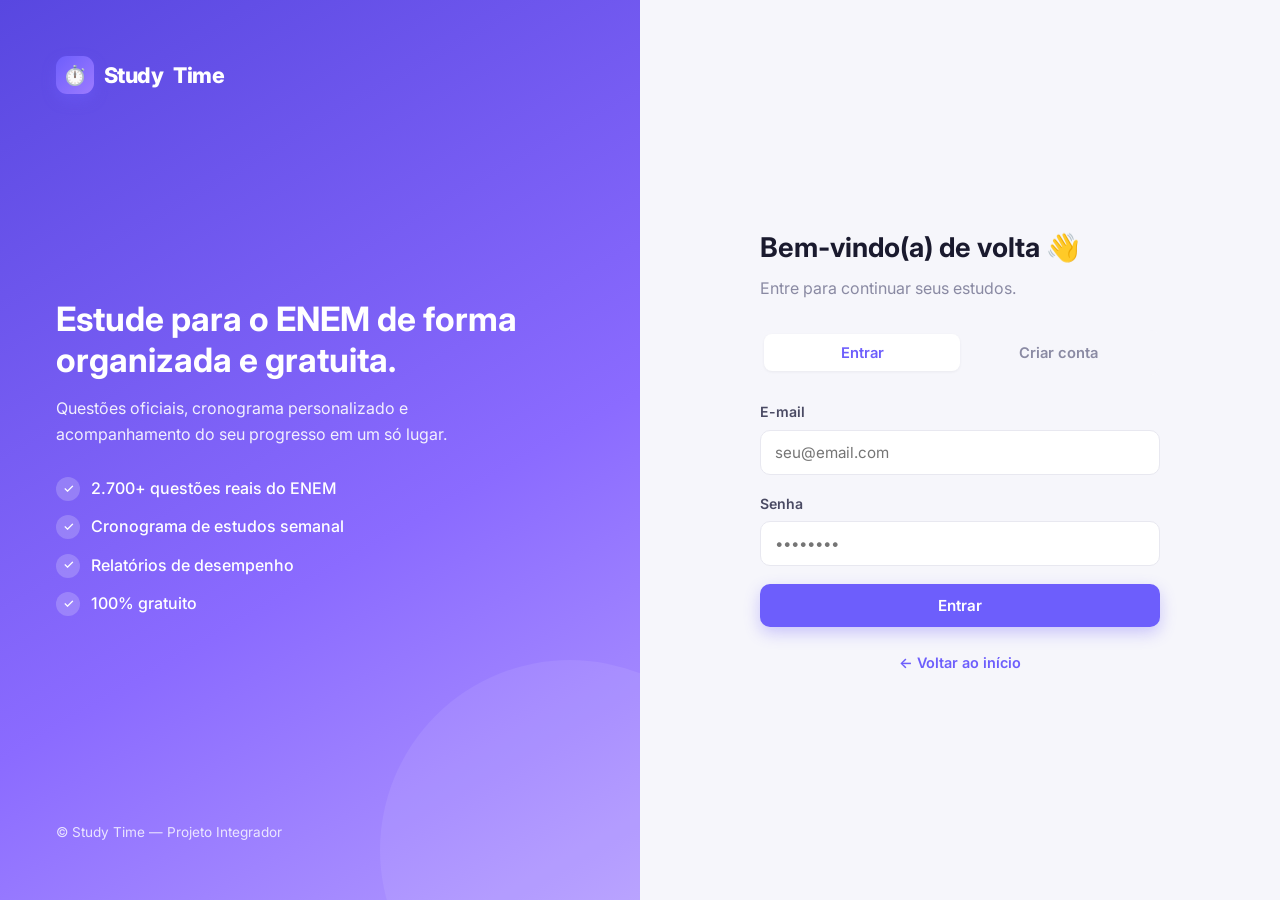
==== frontend/auth.html @ b4cbf543 "Study Time: plataforma completa de estudos para o ENEM Aplicacao web cliente-servidor (Flask + HTML/" ====
<!DOCTYPE html>
<html lang="pt-BR">
  <head>
    <meta charset="UTF-8" />
    <meta name="viewport" content="width=device-width, initial-scale=1.0" />
    <title>Entrar · Study Time</title>
    <link rel="preconnect" href="https://fonts.googleapis.com" />
    <link
      href="https://fonts.googleapis.com/css2?family=Inter:wght@400;500;600;700;800&display=swap"
      rel="stylesheet"
    />
    <link rel="stylesheet" href="css/style.css" />
  </head>
  <body>
    <div class="auth-wrap">
      <!-- Lateral ilustrativa -->
      <div class="auth-side">
        <a href="index.html" class="brand">
          <span class="brand-logo">⏱️</span> Study<span>Time</span>
        </a>
        <div class="auth-side-content">
          <h2>Estude para o ENEM de forma organizada e gratuita.</h2>
          <p>
            Questões oficiais, cronograma personalizado e acompanhamento do seu
            progresso em um só lugar.
          </p>
          <ul>
            <li><span class="check">✓</span> 2.700+ questões reais do ENEM</li>
            <li><span class="check">✓</span> Cronograma de estudos semanal</li>
            <li><span class="check">✓</span> Relatórios de desempenho</li>
            <li><span class="check">✓</span> 100% gratuito</li>
          </ul>
        </div>
        <p style="opacity: 0.8; font-size: 0.85rem">
          © Study Time — Projeto Integrador
        </p>
      </div>

      <!-- Formulários -->
      <div class="auth-main">
        <div class="auth-box">
          <h1 id="title">Bem-vindo(a) de volta 👋</h1>
          <p class="sub" id="subtitle">Entre para continuar seus estudos.</p>

          <div class="auth-tabs">
            <button id="tab-login" class="active" onclick="switchTab('login')">
              Entrar
            </button>
            <button id="tab-register" onclick="switchTab('register')">
              Criar conta
            </button>
          </div>

          <div class="error-msg" id="error"></div>

          <!-- LOGIN -->
          <form id="form-login" onsubmit="return doLogin(event)">
            <div class="field">
              <label>E-mail</label>
              <input type="email" name="email" required placeholder="seu@email.com" />
            </div>
            <div class="field">
              <label>Senha</label>
              <input type="password" name="password" required placeholder="••••••••" />
            </div>
            <button class="btn btn-primary btn-block" type="submit" id="btn-login">
              Entrar
            </button>
          </form>

          <!-- CADASTRO -->
          <form id="form-register" style="display: none" onsubmit="return doRegister(event)">
            <div class="field">
              <label>Nome completo</label>
              <input type="text" name="name" required placeholder="Seu nome" />
            </div>
            <div class="field">
              <label>E-mail</label>
              <input type="email" name="email" required placeholder="seu@email.com" />
            </div>
            <div class="field">
              <label>Senha</label>
              <input
                type="password"
                name="password"
                required
                minlength="6"
                placeholder="Mínimo de 6 caracteres"
              />
            </div>
            <button class="btn btn-primary btn-block" type="submit" id="btn-register">
              Criar conta gratuita
            </button>
          </form>

          <p style="text-align: center; margin-top: 1.5rem; color: var(--muted); font-size: 0.9rem">
            <a href="index.html" style="color: var(--primary); font-weight: 600"
              >← Voltar ao início</a
            >
          </p>
        </div>
      </div>
    </div>

    <script src="js/config.js"></script>
    <script src="js/api.js"></script>
    <script>
      if (Session.isLogged) location.href = "dashboard.html";

      const errorBox = document.getElementById("error");

      function showError(msg) {
        errorBox.textContent = msg;
        errorBox.classList.add("show");
      }
      function clearError() {
        errorBox.classList.remove("show");
      }

      function switchTab(tab) {
        clearError();
        const isLogin = tab === "login";
        document.getElementById("tab-login").classList.toggle("active", isLogin);
        document
          .getElementById("tab-register")
          .classList.toggle("active", !isLogin);
        document.getElementById("form-login").style.display = isLogin
          ? "block"
          : "none";
        document.getElementById("form-register").style.display = isLogin
          ? "none"
          : "block";
        document.getElementById("title").textContent = isLogin
          ? "Bem-vindo(a) de volta 👋"
          : "Crie sua conta gratuita 🚀";
        document.getElementById("subtitle").textContent = isLogin
          ? "Entre para continuar seus estudos."
          : "Leva menos de um minuto para começar.";
      }

      async function doLogin(e) {
        e.preventDefault();
        clearError();
        const btn = document.getElementById("btn-login");
        const data = Object.fromEntries(new FormData(e.target));
        btn.disabled = true;
        btn.textContent = "Entrando...";
        try {
          const res = await API.login(data);
          Session.set(res);
          location.href = "dashboard.html";
        } catch (err) {
          showError(err.message);
          btn.disabled = false;
          btn.textContent = "Entrar";
        }
        return false;
      }

      async function doRegister(e) {
        e.preventDefault();
        clearError();
        const btn = document.getElementById("btn-register");
        const data = Object.fromEntries(new FormData(e.target));
        btn.disabled = true;
        btn.textContent = "Criando conta...";
        try {
          const res = await API.register(data);
          Session.set(res);
          location.href = "dashboard.html";
        } catch (err) {
          showError(err.message);
          btn.disabled = false;
          btn.textContent = "Criar conta gratuita";
        }
        return false;
      }

      // Abre na aba de cadastro se ?modo=cadastro
      if (new URLSearchParams(location.search).get("modo") === "cadastro") {
        switchTab("register");
      }
    </script>
  </body>
</html>
---- frontend/css/style.css ----
/* ============================================================
   Study Time — Design System
   Plataforma auxiliar para estudos ENEM
   ============================================================ */

:root {
  --primary: #6d5efc;
  --primary-dark: #5847e0;
  --primary-light: #eceafe;
  --accent: #12b886;
  --accent-dark: #0ca678;
  --danger: #f03e3e;
  --warning: #f59f00;

  --ink: #1a1a2e;
  --ink-soft: #4a4a63;
  --muted: #8a8aa3;
  --line: #e8e8f0;
  --bg: #f6f6fb;
  --card: #ffffff;

  --radius: 16px;
  --radius-sm: 10px;
  --shadow-sm: 0 1px 3px rgba(26, 26, 46, 0.06);
  --shadow: 0 6px 24px rgba(26, 26, 46, 0.08);
  --shadow-lg: 0 18px 50px rgba(109, 94, 252, 0.18);

  --font: "Inter", "Segoe UI", system-ui, -apple-system, sans-serif;
}

* {
  margin: 0;
  padding: 0;
  box-sizing: border-box;
}

html {
  scroll-behavior: smooth;
}

body {
  font-family: var(--font);
  color: var(--ink);
  background: var(--bg);
  line-height: 1.6;
  -webkit-font-smoothing: antialiased;
}

a {
  color: inherit;
  text-decoration: none;
}

img {
  max-width: 100%;
}

.container {
  width: min(1180px, 92%);
  margin: 0 auto;
}

/* ---------- Botões ---------- */
.btn {
  display: inline-flex;
  align-items: center;
  justify-content: center;
  gap: 0.5rem;
  font-family: inherit;
  font-size: 0.95rem;
  font-weight: 600;
  padding: 0.75rem 1.5rem;
  border: none;
  border-radius: var(--radius-sm);
  cursor: pointer;
  transition: transform 0.15s, box-shadow 0.15s, background 0.15s;
  white-space: nowrap;
}
.btn:active {
  transform: translateY(1px);
}
.btn-primary {
  background: var(--primary);
  color: #fff;
  box-shadow: 0 6px 16px rgba(109, 94, 252, 0.32);
}
.btn-primary:hover {
  background: var(--primary-dark);
}
.btn-accent {
  background: var(--accent);
  color: #fff;
}
.btn-accent:hover {
  background: var(--accent-dark);
}
.btn-ghost {
  background: transparent;
  color: var(--ink-soft);
  border: 1.5px solid var(--line);
}
.btn-ghost:hover {
  border-color: var(--primary);
  color: var(--primary);
}
.btn-danger {
  background: #fff0f0;
  color: var(--danger);
}
.btn-danger:hover {
  background: var(--danger);
  color: #fff;
}
.btn-sm {
  padding: 0.45rem 0.9rem;
  font-size: 0.85rem;
}
.btn-block {
  width: 100%;
}
.btn:disabled {
  opacity: 0.6;
  cursor: not-allowed;
}

/* ============================================================
   LANDING / HOME
   ============================================================ */
.landing-nav {
  position: sticky;
  top: 0;
  z-index: 50;
  background: rgba(255, 255, 255, 0.85);
  backdrop-filter: blur(12px);
  border-bottom: 1px solid var(--line);
}
.landing-nav .container {
  display: flex;
  align-items: center;
  justify-content: space-between;
  padding: 1rem 0;
}
.brand {
  display: flex;
  align-items: center;
  gap: 0.6rem;
  font-weight: 800;
  font-size: 1.25rem;
  letter-spacing: -0.02em;
}
.brand-logo {
  width: 38px;
  height: 38px;
  border-radius: 11px;
  background: linear-gradient(135deg, var(--primary), #9d7bff);
  display: grid;
  place-items: center;
  color: #fff;
  font-size: 1.2rem;
  box-shadow: 0 6px 14px rgba(109, 94, 252, 0.4);
}
.brand span {
  color: var(--primary);
}
.landing-nav-links {
  display: flex;
  align-items: center;
  gap: 1.8rem;
}
.landing-nav-links a.nav-item {
  color: var(--ink-soft);
  font-weight: 500;
  font-size: 0.95rem;
}
.landing-nav-links a.nav-item:hover {
  color: var(--primary);
}

.hero {
  position: relative;
  overflow: hidden;
  padding: 5rem 0 6rem;
  background: radial-gradient(
      1200px 500px at 80% -10%,
      rgba(109, 94, 252, 0.12),
      transparent
    ),
    radial-gradient(900px 400px at 0% 20%, rgba(18, 184, 134, 0.1), transparent);
}
.hero .container {
  display: grid;
  grid-template-columns: 1.05fr 0.95fr;
  gap: 3rem;
  align-items: center;
}
.hero-badge {
  display: inline-flex;
  align-items: center;
  gap: 0.5rem;
  background: var(--primary-light);
  color: var(--primary-dark);
  font-weight: 600;
  font-size: 0.85rem;
  padding: 0.4rem 0.9rem;
  border-radius: 999px;
  margin-bottom: 1.4rem;
}
.hero h1 {
  font-size: clamp(2.2rem, 4.5vw, 3.4rem);
  line-height: 1.1;
  letter-spacing: -0.03em;
  margin-bottom: 1.2rem;
}
.hero h1 em {
  font-style: normal;
  color: var(--primary);
}
.hero p.lead {
  font-size: 1.15rem;
  color: var(--ink-soft);
  margin-bottom: 2rem;
  max-width: 34rem;
}
.hero-cta {
  display: flex;
  gap: 1rem;
  flex-wrap: wrap;
}
.hero-stats {
  display: flex;
  gap: 2.5rem;
  margin-top: 3rem;
}
.hero-stats .stat b {
  display: block;
  font-size: 1.8rem;
  color: var(--ink);
  letter-spacing: -0.02em;
}
.hero-stats .stat span {
  color: var(--muted);
  font-size: 0.9rem;
}

.hero-visual {
  position: relative;
}
.hero-card {
  background: var(--card);
  border-radius: var(--radius);
  box-shadow: var(--shadow-lg);
  padding: 1.6rem;
  border: 1px solid var(--line);
}
.hero-card h4 {
  font-size: 0.8rem;
  text-transform: uppercase;
  letter-spacing: 0.05em;
  color: var(--muted);
  margin-bottom: 1rem;
}
.hero-q {
  font-weight: 600;
  margin-bottom: 1.1rem;
  color: var(--ink);
}
.hero-alt {
  display: flex;
  align-items: center;
  gap: 0.7rem;
  padding: 0.7rem 0.9rem;
  border: 1.5px solid var(--line);
  border-radius: var(--radius-sm);
  margin-bottom: 0.6rem;
  font-size: 0.92rem;
  transition: 0.2s;
}
.hero-alt .letter {
  width: 26px;
  height: 26px;
  border-radius: 7px;
  background: var(--bg);
  display: grid;
  place-items: center;
  font-weight: 700;
  font-size: 0.8rem;
}
.hero-alt.correct {
  border-color: var(--accent);
  background: #e6faf3;
}
.hero-alt.correct .letter {
  background: var(--accent);
  color: #fff;
}
.hero-float {
  position: absolute;
  background: var(--card);
  border-radius: 14px;
  box-shadow: var(--shadow);
  padding: 0.8rem 1rem;
  display: flex;
  align-items: center;
  gap: 0.6rem;
  font-weight: 600;
  font-size: 0.85rem;
  border: 1px solid var(--line);
}
.hero-float .ic {
  width: 32px;
  height: 32px;
  border-radius: 9px;
  display: grid;
  place-items: center;
  color: #fff;
}
.hero-float.f1 {
  top: -18px;
  right: -12px;
}
.hero-float.f1 .ic {
  background: var(--accent);
}
.hero-float.f2 {
  bottom: -20px;
  left: -18px;
}
.hero-float.f2 .ic {
  background: var(--warning);
}

/* ---------- Seções da landing ---------- */
.section {
  padding: 5rem 0;
}
.section-head {
  text-align: center;
  max-width: 40rem;
  margin: 0 auto 3rem;
}
.section-head .eyebrow {
  color: var(--primary);
  font-weight: 700;
  font-size: 0.85rem;
  text-transform: uppercase;
  letter-spacing: 0.08em;
}
.section-head h2 {
  font-size: clamp(1.8rem, 3vw, 2.4rem);
  letter-spacing: -0.02em;
  margin: 0.5rem 0 0.8rem;
}
.section-head p {
  color: var(--ink-soft);
  font-size: 1.05rem;
}

.features {
  display: grid;
  grid-template-columns: repeat(3, 1fr);
  gap: 1.5rem;
}
.feature-card {
  background: var(--card);
  border: 1px solid var(--line);
  border-radius: var(--radius);
  padding: 2rem 1.7rem;
  transition: transform 0.2s, box-shadow 0.2s;
}
.feature-card:hover {
  transform: translateY(-4px);
  box-shadow: var(--shadow);
}
.feature-ic {
  width: 52px;
  height: 52px;
  border-radius: 14px;
  background: var(--primary-light);
  color: var(--primary);
  display: grid;
  place-items: center;
  font-size: 1.5rem;
  margin-bottom: 1.2rem;
}
.feature-card h3 {
  font-size: 1.15rem;
  margin-bottom: 0.5rem;
}
.feature-card p {
  color: var(--ink-soft);
  font-size: 0.95rem;
}

.cta-band {
  background: linear-gradient(135deg, var(--primary), #8b6bff);
  border-radius: 24px;
  padding: 3.5rem;
  text-align: center;
  color: #fff;
  box-shadow: var(--shadow-lg);
}
.cta-band h2 {
  font-size: 2rem;
  margin-bottom: 0.7rem;
}
.cta-band p {
  opacity: 0.92;
  margin-bottom: 1.8rem;
  font-size: 1.05rem;
}
.cta-band .btn {
  background: #fff;
  color: var(--primary);
}

.landing-footer {
  padding: 2.5rem 0;
  border-top: 1px solid var(--line);
  color: var(--muted);
  font-size: 0.9rem;
  text-align: center;
}

/* ============================================================
   AUTENTICAÇÃO
   ============================================================ */
.auth-wrap {
  min-height: 100vh;
  display: grid;
  grid-template-columns: 1fr 1fr;
}
.auth-side {
  background: linear-gradient(150deg, #5847e0, #8b6bff 60%, #b39bff);
  color: #fff;
  padding: 3.5rem;
  display: flex;
  flex-direction: column;
  justify-content: space-between;
  position: relative;
  overflow: hidden;
}
.auth-side::after {
  content: "";
  position: absolute;
  width: 380px;
  height: 380px;
  border-radius: 50%;
  background: rgba(255, 255, 255, 0.08);
  bottom: -140px;
  right: -120px;
}
.auth-side .brand {
  color: #fff;
  font-size: 1.35rem;
}
.auth-side .brand span {
  color: #fff;
}
.auth-side-content h2 {
  font-size: 2.1rem;
  line-height: 1.2;
  margin-bottom: 1rem;
}
.auth-side-content p {
  opacity: 0.9;
  max-width: 26rem;
}
.auth-side ul {
  list-style: none;
  margin-top: 1.8rem;
  display: grid;
  gap: 0.8rem;
}
.auth-side ul li {
  display: flex;
  align-items: center;
  gap: 0.7rem;
  font-weight: 500;
}
.auth-side ul li .check {
  width: 24px;
  height: 24px;
  border-radius: 50%;
  background: rgba(255, 255, 255, 0.2);
  display: grid;
  place-items: center;
  font-size: 0.8rem;
}
.auth-main {
  display: grid;
  place-items: center;
  padding: 2rem;
}
.auth-box {
  width: min(400px, 100%);
}
.auth-box h1 {
  font-size: 1.7rem;
  margin-bottom: 0.4rem;
}
.auth-box > p.sub {
  color: var(--muted);
  margin-bottom: 1.8rem;
}
.auth-tabs {
  display: flex;
  background: var(--bg);
  border-radius: var(--radius-sm);
  padding: 4px;
  margin-bottom: 1.6rem;
}
.auth-tabs button {
  flex: 1;
  border: none;
  background: transparent;
  padding: 0.6rem;
  border-radius: 8px;
  font-family: inherit;
  font-weight: 600;
  font-size: 0.92rem;
  color: var(--muted);
  cursor: pointer;
  transition: 0.2s;
}
.auth-tabs button.active {
  background: #fff;
  color: var(--primary);
  box-shadow: var(--shadow-sm);
}

/* ---------- Formulários ---------- */
.field {
  margin-bottom: 1.1rem;
}
.field label {
  display: block;
  font-size: 0.88rem;
  font-weight: 600;
  margin-bottom: 0.4rem;
  color: var(--ink-soft);
}
.field input,
.field select,
.field textarea {
  width: 100%;
  font-family: inherit;
  font-size: 0.95rem;
  padding: 0.75rem 0.9rem;
  border: 1.5px solid var(--line);
  border-radius: var(--radius-sm);
  background: #fff;
  color: var(--ink);
  transition: border 0.15s, box-shadow 0.15s;
}
.field input:focus,
.field select:focus,
.field textarea:focus {
  outline: none;
  border-color: var(--primary);
  box-shadow: 0 0 0 3px rgba(109, 94, 252, 0.15);
}
.field textarea {
  resize: vertical;
  min-height: 80px;
}
.field-row {
  display: grid;
  grid-template-columns: 1fr 1fr;
  gap: 1rem;
}

/* ============================================================
   APP SHELL (páginas internas)
   ============================================================ */
.app {
  display: grid;
  grid-template-columns: 250px 1fr;
  min-height: 100vh;
}
.sidebar {
  background: #ffffff;
  border-right: 1px solid var(--line);
  padding: 1.5rem 1rem;
  display: flex;
  flex-direction: column;
  position: sticky;
  top: 0;
  height: 100vh;
}
.sidebar .brand {
  padding: 0 0.6rem;
  margin-bottom: 2rem;
  font-size: 1.15rem;
}
.side-nav {
  display: flex;
  flex-direction: column;
  gap: 0.25rem;
  flex: 1;
}
.side-link {
  display: flex;
  align-items: center;
  gap: 0.8rem;
  padding: 0.7rem 0.9rem;
  border-radius: var(--radius-sm);
  color: var(--ink-soft);
  font-weight: 500;
  font-size: 0.95rem;
  transition: 0.15s;
}
.side-link .ic {
  font-size: 1.15rem;
  width: 22px;
  text-align: center;
}
.side-link:hover {
  background: var(--bg);
  color: var(--primary);
}
.side-link.active {
  background: var(--primary-light);
  color: var(--primary-dark);
  font-weight: 600;
}
.side-user {
  border-top: 1px solid var(--line);
  padding-top: 1rem;
  margin-top: 1rem;
  display: flex;
  align-items: center;
  gap: 0.7rem;
}
.avatar {
  width: 40px;
  height: 40px;
  border-radius: 50%;
  background: linear-gradient(135deg, var(--primary), #9d7bff);
  color: #fff;
  display: grid;
  place-items: center;
  font-weight: 700;
  flex-shrink: 0;
}
.side-user .info {
  overflow: hidden;
}
.side-user .info b {
  display: block;
  font-size: 0.9rem;
  white-space: nowrap;
  overflow: hidden;
  text-overflow: ellipsis;
}
.side-user .info span {
  font-size: 0.78rem;
  color: var(--muted);
}

.main {
  padding: 2rem 2.5rem 3rem;
  overflow-x: hidden;
}
.topbar {
  display: flex;
  align-items: flex-start;
  justify-content: space-between;
  margin-bottom: 2rem;
  gap: 1rem;
  flex-wrap: wrap;
}
.topbar h1 {
  font-size: 1.7rem;
  letter-spacing: -0.02em;
}
.topbar p {
  color: var(--muted);
  font-size: 0.95rem;
}
.mobile-nav {
  display: none;
}

/* ---------- Cards & grid ---------- */
.card {
  background: var(--card);
  border: 1px solid var(--line);
  border-radius: var(--radius);
  padding: 1.5rem;
  box-shadow: var(--shadow-sm);
}
.grid {
  display: grid;
  gap: 1.3rem;
}
.grid-4 {
  grid-template-columns: repeat(4, 1fr);
}
.grid-3 {
  grid-template-columns: repeat(3, 1fr);
}
.grid-2 {
  grid-template-columns: repeat(2, 1fr);
}

.stat-card {
  display: flex;
  align-items: center;
  gap: 1rem;
}
.stat-card .stat-ic {
  width: 50px;
  height: 50px;
  border-radius: 13px;
  display: grid;
  place-items: center;
  font-size: 1.4rem;
  flex-shrink: 0;
}
.stat-card b {
  font-size: 1.7rem;
  letter-spacing: -0.02em;
  display: block;
  line-height: 1.1;
}
.stat-card span {
  color: var(--muted);
  font-size: 0.88rem;
}
.tone-primary {
  background: var(--primary-light);
  color: var(--primary);
}
.tone-accent {
  background: #e6faf3;
  color: var(--accent-dark);
}
.tone-warning {
  background: #fff4e0;
  color: var(--warning);
}
.tone-danger {
  background: #ffecec;
  color: var(--danger);
}

.card-title {
  font-size: 1.05rem;
  font-weight: 700;
  margin-bottom: 1.2rem;
  display: flex;
  align-items: center;
  justify-content: space-between;
}

/* ---------- Barra de progresso ---------- */
.progress {
  height: 8px;
  background: var(--bg);
  border-radius: 999px;
  overflow: hidden;
}
.progress > span {
  display: block;
  height: 100%;
  background: linear-gradient(90deg, var(--primary), #9d7bff);
  border-radius: 999px;
  transition: width 0.6s ease;
}
.disc-row {
  margin-bottom: 1.1rem;
}
.disc-row .disc-head {
  display: flex;
  justify-content: space-between;
  font-size: 0.9rem;
  margin-bottom: 0.4rem;
}
.disc-row .disc-head b {
  color: var(--ink-soft);
}

/* ============================================================
   QUESTÕES
   ============================================================ */
.q-filters {
  display: flex;
  gap: 1rem;
  flex-wrap: wrap;
  align-items: flex-end;
  margin-bottom: 1.5rem;
}
.q-filters .field {
  margin-bottom: 0;
  min-width: 160px;
}
.question-card {
  max-width: 820px;
}
.q-meta {
  display: flex;
  gap: 0.6rem;
  flex-wrap: wrap;
  margin-bottom: 1.2rem;
}
.chip {
  font-size: 0.78rem;
  font-weight: 600;
  padding: 0.3rem 0.75rem;
  border-radius: 999px;
  background: var(--primary-light);
  color: var(--primary-dark);
}
.chip.gray {
  background: var(--bg);
  color: var(--ink-soft);
}
.q-context {
  color: var(--ink-soft);
  font-size: 0.98rem;
  white-space: pre-wrap;
  margin-bottom: 1.3rem;
  max-height: 420px;
  overflow-y: auto;
  padding-right: 0.5rem;
}
.q-context img {
  border-radius: 10px;
  margin: 0.6rem 0;
}
.q-intro {
  font-weight: 600;
  margin-bottom: 1.2rem;
}
.alt {
  display: flex;
  align-items: flex-start;
  gap: 0.9rem;
  width: 100%;
  text-align: left;
  padding: 1rem;
  border: 1.5px solid var(--line);
  border-radius: var(--radius-sm);
  background: #fff;
  margin-bottom: 0.7rem;
  cursor: pointer;
  font-family: inherit;
  font-size: 0.95rem;
  color: var(--ink);
  transition: 0.15s;
}
.alt:hover:not(:disabled) {
  border-color: var(--primary);
  background: var(--primary-light);
}
.alt.selected {
  border-color: var(--primary);
  background: var(--primary-light);
}
.alt .letter {
  width: 30px;
  height: 30px;
  border-radius: 8px;
  background: var(--bg);
  display: grid;
  place-items: center;
  font-weight: 700;
  flex-shrink: 0;
  font-size: 0.85rem;
}
.alt.correct {
  border-color: var(--accent);
  background: #e6faf3;
}
.alt.correct .letter {
  background: var(--accent);
  color: #fff;
}
.alt.wrong {
  border-color: var(--danger);
  background: #ffecec;
}
.alt.wrong .letter {
  background: var(--danger);
  color: #fff;
}
.alt:disabled {
  cursor: default;
}
.q-actions {
  display: flex;
  justify-content: space-between;
  align-items: center;
  margin-top: 1.4rem;
  gap: 1rem;
  flex-wrap: wrap;
}
.feedback {
  padding: 0.7rem 1rem;
  border-radius: var(--radius-sm);
  font-weight: 600;
  font-size: 0.92rem;
}
.feedback.ok {
  background: #e6faf3;
  color: var(--accent-dark);
}
.feedback.no {
  background: #ffecec;
  color: var(--danger);
}

/* ============================================================
   CRONOGRAMA
   ============================================================ */
.week-grid {
  display: grid;
  grid-template-columns: repeat(7, 1fr);
  gap: 0.9rem;
}
.day-col {
  background: var(--card);
  border: 1px solid var(--line);
  border-radius: var(--radius);
  padding: 1rem 0.8rem;
  min-height: 140px;
}
.day-col h4 {
  font-size: 0.82rem;
  text-transform: uppercase;
  letter-spacing: 0.04em;
  color: var(--muted);
  text-align: center;
  margin-bottom: 0.9rem;
  padding-bottom: 0.6rem;
  border-bottom: 1px solid var(--line);
}
.study-block {
  background: var(--primary-light);
  border-left: 3px solid var(--primary);
  border-radius: 8px;
  padding: 0.6rem 0.7rem;
  margin-bottom: 0.6rem;
  font-size: 0.82rem;
  cursor: pointer;
  transition: 0.15s;
}
.study-block:hover {
  box-shadow: var(--shadow-sm);
}
.study-block b {
  display: block;
  font-size: 0.85rem;
  margin-bottom: 0.15rem;
}
.study-block .time {
  color: var(--primary-dark);
  font-weight: 600;
  font-size: 0.75rem;
}
.study-block .disc-tag {
  color: var(--muted);
  font-size: 0.72rem;
}

/* ============================================================
   MATERIAIS
   ============================================================ */
.mat-group {
  margin-bottom: 2rem;
}
.mat-group h3 {
  font-size: 1.1rem;
  margin-bottom: 1rem;
  display: flex;
  align-items: center;
  gap: 0.6rem;
}
.mat-list {
  display: grid;
  grid-template-columns: repeat(auto-fill, minmax(300px, 1fr));
  gap: 1.1rem;
}
.mat-card {
  display: block;
  background: var(--card);
  border: 1px solid var(--line);
  border-radius: var(--radius);
  padding: 1.3rem;
  transition: 0.2s;
}
.mat-card:hover {
  transform: translateY(-3px);
  box-shadow: var(--shadow);
  border-color: var(--primary);
}
.mat-card .source {
  font-size: 0.75rem;
  font-weight: 700;
  color: var(--primary);
  text-transform: uppercase;
  letter-spacing: 0.04em;
}
.mat-card h4 {
  margin: 0.4rem 0;
  font-size: 1rem;
}
.mat-card p {
  color: var(--ink-soft);
  font-size: 0.88rem;
}
.mat-card .go {
  margin-top: 0.8rem;
  color: var(--primary);
  font-weight: 600;
  font-size: 0.85rem;
}

/* ============================================================
   Utilitários, toast, loader, modal
   ============================================================ */
.empty {
  text-align: center;
  padding: 3rem 1rem;
  color: var(--muted);
}
.empty .empty-ic {
  font-size: 2.5rem;
  margin-bottom: 0.6rem;
}
.loader {
  display: inline-block;
  width: 22px;
  height: 22px;
  border: 3px solid var(--primary-light);
  border-top-color: var(--primary);
  border-radius: 50%;
  animation: spin 0.7s linear infinite;
}
.loader-center {
  display: grid;
  place-items: center;
  padding: 3rem;
}
@keyframes spin {
  to {
    transform: rotate(360deg);
  }
}

.toast-wrap {
  position: fixed;
  top: 1.2rem;
  right: 1.2rem;
  z-index: 999;
  display: flex;
  flex-direction: column;
  gap: 0.6rem;
}
.toast {
  background: var(--ink);
  color: #fff;
  padding: 0.85rem 1.2rem;
  border-radius: var(--radius-sm);
  box-shadow: var(--shadow);
  font-size: 0.9rem;
  font-weight: 500;
  animation: toastIn 0.25s ease;
  max-width: 320px;
}
.toast.ok {
  background: var(--accent-dark);
}
.toast.err {
  background: var(--danger);
}
@keyframes toastIn {
  from {
    transform: translateX(20px);
    opacity: 0;
  }
}

.error-msg {
  background: #ffecec;
  color: var(--danger);
  padding: 0.7rem 1rem;
  border-radius: var(--radius-sm);
  font-size: 0.88rem;
  margin-bottom: 1rem;
  display: none;
}
.error-msg.show {
  display: block;
}

.modal-backdrop {
  position: fixed;
  inset: 0;
  background: rgba(26, 26, 46, 0.5);
  display: none;
  place-items: center;
  z-index: 200;
  padding: 1rem;
}
.modal-backdrop.show {
  display: grid;
}
.modal {
  background: #fff;
  border-radius: var(--radius);
  padding: 1.8rem;
  width: min(460px, 100%);
  box-shadow: var(--shadow-lg);
}
.modal h3 {
  font-size: 1.2rem;
  margin-bottom: 1.2rem;
}
.modal-actions {
  display: flex;
  gap: 0.8rem;
  justify-content: flex-end;
  margin-top: 1.5rem;
}

/* ============================================================
   RESPONSIVO
   ============================================================ */
@media (max-width: 900px) {
  .hero .container {
    grid-template-columns: 1fr;
  }
  .hero-visual {
    display: none;
  }
  .features,
  .grid-4,
  .grid-3,
  .grid-2 {
    grid-template-columns: 1fr 1fr;
  }
  .auth-wrap {
    grid-template-columns: 1fr;
  }
  .auth-side {
    display: none;
  }
  .week-grid {
    grid-template-columns: repeat(2, 1fr);
  }
}

@media (max-width: 720px) {
  .app {
    grid-template-columns: 1fr;
  }
  .sidebar {
    display: none;
  }
  .mobile-nav {
    display: flex;
    align-items: center;
    justify-content: space-between;
    padding: 1rem;
    background: #fff;
    border-bottom: 1px solid var(--line);
    position: sticky;
    top: 0;
    z-index: 40;
  }
  .mobile-nav .menu-btn {
    background: none;
    border: none;
    font-size: 1.5rem;
    cursor: pointer;
  }
  .mobile-drawer {
    display: none;
    flex-direction: column;
    gap: 0.25rem;
    padding: 0.5rem 1rem 1rem;
    background: #fff;
    border-bottom: 1px solid var(--line);
  }
  .mobile-drawer.open {
    display: flex;
  }
  .main {
    padding: 1.3rem;
  }
  .features,
  .grid-4,
  .grid-3,
  .grid-2 {
    grid-template-columns: 1fr;
  }
  .landing-nav-links a.nav-item {
    display: none;
  }
  .field-row {
    grid-template-columns: 1fr;
  }
}
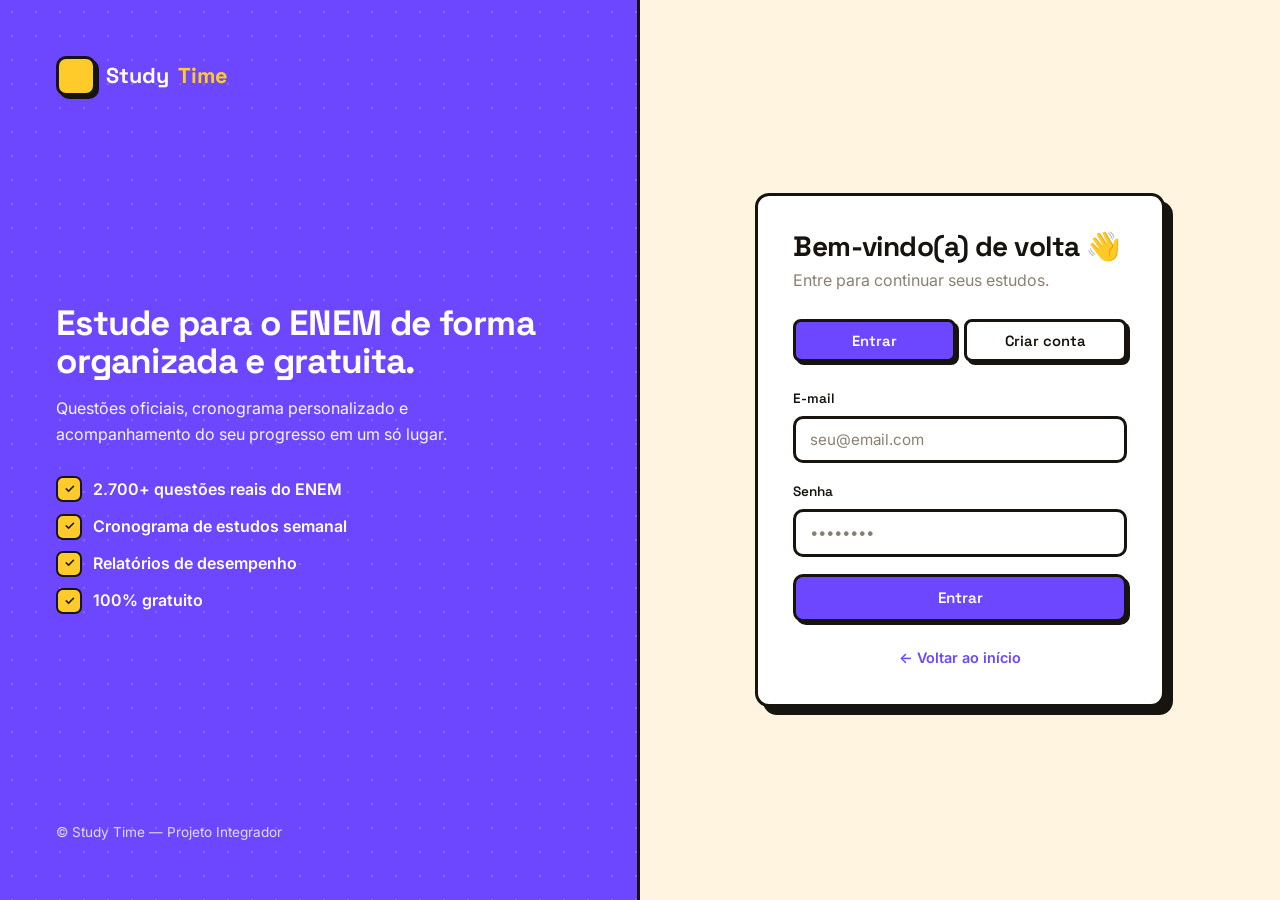
==== commit 09433a0e: "Icones SVG profissionais e responsividade completa - Substitui todos os emojis de UI por icones SVG " ====
--- a/frontend/auth.html
+++ b/frontend/auth.html
@@ -16,7 +16,7 @@
       <!-- Lateral ilustrativa -->
       <div class="auth-side">
         <a href="index.html" class="brand">
-          <span class="brand-logo">⏱️</span> Study<span>Time</span>
+          <span class="brand-logo" data-ic="clock" data-ic-size="22"></span> Study<span>Time</span>
         </a>
         <div class="auth-side-content">
           <h2>Estude para o ENEM de forma organizada e gratuita.</h2>
@@ -104,6 +104,7 @@
 
     <script src="js/config.js"></script>
     <script src="js/api.js"></script>
+    <script src="js/ui.js"></script>
     <script>
       if (Session.isLogged) location.href = "dashboard.html";
 
--- a/frontend/css/style.css
+++ b/frontend/css/style.css
@@ -1,31 +1,44 @@
 /* ============================================================
-   Study Time — Design System
+   Study Time — Design System (Neobrutalismo)
    Plataforma auxiliar para estudos ENEM
+   Bordas grossas · sombras sólidas · cores fortes
    ============================================================ */
 
+@import url("https://fonts.googleapis.com/css2?family=Space+Grotesk:wght@500;600;700&family=Inter:wght@400;500;600;700;800&display=swap");
+
 :root {
-  --primary: #6d5efc;
-  --primary-dark: #5847e0;
-  --primary-light: #eceafe;
-  --accent: #12b886;
-  --accent-dark: #0ca678;
-  --danger: #f03e3e;
-  --warning: #f59f00;
-
-  --ink: #1a1a2e;
-  --ink-soft: #4a4a63;
-  --muted: #8a8aa3;
-  --line: #e8e8f0;
-  --bg: #f6f6fb;
+  /* Cores base */
+  --bg: #fff4e0; /* creme quente */
   --card: #ffffff;
-
-  --radius: 16px;
+  --ink: #17140f; /* quase preto */
+  --ink-soft: #4d4638;
+  --muted: #8a8172;
+
+  /* Paleta de blocos (vibrante e intencional) */
+  --violet: #6c47ff;
+  --violet-soft: #e7deff;
+  --yellow: #ffcb2b;
+  --coral: #ff5a48;
+  --mint: #00c896;
+  --sky: #33a1ff;
+  --pink: #ff77b7;
+  --lime: #b6e600;
+
+  --primary: var(--violet);
+  --danger: var(--coral);
+
+  --line: var(--ink);
+  --radius: 14px;
   --radius-sm: 10px;
-  --shadow-sm: 0 1px 3px rgba(26, 26, 46, 0.06);
-  --shadow: 0 6px 24px rgba(26, 26, 46, 0.08);
-  --shadow-lg: 0 18px 50px rgba(109, 94, 252, 0.18);
-
-  --font: "Inter", "Segoe UI", system-ui, -apple-system, sans-serif;
+
+  /* Sombras sólidas deslocadas (marca do brutalismo) */
+  --bd: 3px solid var(--ink);
+  --sh: 5px 5px 0 var(--ink);
+  --sh-sm: 3px 3px 0 var(--ink);
+  --sh-lg: 8px 8px 0 var(--ink);
+
+  --font: "Inter", system-ui, -apple-system, sans-serif;
+  --display: "Space Grotesk", "Inter", sans-serif;
 }
 
 * {
@@ -41,9 +54,22 @@
 body {
   font-family: var(--font);
   color: var(--ink);
-  background: var(--bg);
+  background-color: var(--bg);
+  /* grade de pontos discreta ao fundo */
+  background-image: radial-gradient(var(--ink) 1px, transparent 1px);
+  background-size: 22px 22px;
+  background-attachment: fixed;
   line-height: 1.6;
   -webkit-font-smoothing: antialiased;
+}
+
+h1,
+h2,
+h3,
+h4 {
+  font-family: var(--display);
+  letter-spacing: -0.02em;
+  line-height: 1.08;
 }
 
 a {
@@ -66,61 +92,56 @@
   align-items: center;
   justify-content: center;
   gap: 0.5rem;
-  font-family: inherit;
+  font-family: var(--display);
   font-size: 0.95rem;
   font-weight: 600;
-  padding: 0.75rem 1.5rem;
-  border: none;
+  padding: 0.7rem 1.4rem;
+  color: var(--ink);
+  background: var(--card);
+  border: var(--bd);
   border-radius: var(--radius-sm);
+  box-shadow: var(--sh-sm);
   cursor: pointer;
-  transition: transform 0.15s, box-shadow 0.15s, background 0.15s;
+  transition: transform 0.1s ease, box-shadow 0.1s ease, background 0.12s;
   white-space: nowrap;
 }
+.btn:hover {
+  transform: translate(2px, 2px);
+  box-shadow: 1px 1px 0 var(--ink);
+}
 .btn:active {
-  transform: translateY(1px);
+  transform: translate(3px, 3px);
+  box-shadow: none;
 }
 .btn-primary {
-  background: var(--primary);
-  color: #fff;
-  box-shadow: 0 6px 16px rgba(109, 94, 252, 0.32);
-}
-.btn-primary:hover {
-  background: var(--primary-dark);
+  background: var(--violet);
+  color: #fff;
 }
 .btn-accent {
-  background: var(--accent);
-  color: #fff;
-}
-.btn-accent:hover {
-  background: var(--accent-dark);
+  background: var(--mint);
+  color: var(--ink);
 }
 .btn-ghost {
-  background: transparent;
-  color: var(--ink-soft);
-  border: 1.5px solid var(--line);
-}
-.btn-ghost:hover {
-  border-color: var(--primary);
-  color: var(--primary);
+  background: var(--card);
+  color: var(--ink);
 }
 .btn-danger {
-  background: #fff0f0;
-  color: var(--danger);
-}
-.btn-danger:hover {
-  background: var(--danger);
+  background: var(--coral);
   color: #fff;
 }
 .btn-sm {
   padding: 0.45rem 0.9rem;
   font-size: 0.85rem;
+  box-shadow: var(--sh-sm);
 }
 .btn-block {
   width: 100%;
 }
 .btn:disabled {
-  opacity: 0.6;
+  opacity: 0.55;
   cursor: not-allowed;
+  transform: none;
+  box-shadow: var(--sh-sm);
 }
 
 /* ============================================================
@@ -130,62 +151,59 @@
   position: sticky;
   top: 0;
   z-index: 50;
-  background: rgba(255, 255, 255, 0.85);
-  backdrop-filter: blur(12px);
-  border-bottom: 1px solid var(--line);
+  background: var(--bg);
+  border-bottom: var(--bd);
 }
 .landing-nav .container {
   display: flex;
   align-items: center;
   justify-content: space-between;
-  padding: 1rem 0;
+  padding: 0.9rem 0;
 }
 .brand {
   display: flex;
   align-items: center;
   gap: 0.6rem;
-  font-weight: 800;
+  font-family: var(--display);
+  font-weight: 700;
   font-size: 1.25rem;
-  letter-spacing: -0.02em;
 }
 .brand-logo {
-  width: 38px;
-  height: 38px;
-  border-radius: 11px;
-  background: linear-gradient(135deg, var(--primary), #9d7bff);
+  width: 40px;
+  height: 40px;
+  border-radius: 10px;
+  background: var(--violet);
+  border: var(--bd);
+  box-shadow: var(--sh-sm);
   display: grid;
   place-items: center;
   color: #fff;
-  font-size: 1.2rem;
-  box-shadow: 0 6px 14px rgba(109, 94, 252, 0.4);
+  font-size: 1.15rem;
 }
 .brand span {
-  color: var(--primary);
+  color: var(--violet);
 }
 .landing-nav-links {
   display: flex;
   align-items: center;
-  gap: 1.8rem;
+  gap: 1.5rem;
 }
 .landing-nav-links a.nav-item {
-  color: var(--ink-soft);
-  font-weight: 500;
+  color: var(--ink);
+  font-weight: 600;
   font-size: 0.95rem;
 }
 .landing-nav-links a.nav-item:hover {
-  color: var(--primary);
+  color: var(--violet);
+  text-decoration: underline;
+  text-decoration-thickness: 3px;
+  text-underline-offset: 4px;
 }
 
 .hero {
   position: relative;
   overflow: hidden;
-  padding: 5rem 0 6rem;
-  background: radial-gradient(
-      1200px 500px at 80% -10%,
-      rgba(109, 94, 252, 0.12),
-      transparent
-    ),
-    radial-gradient(900px 400px at 0% 20%, rgba(18, 184, 134, 0.1), transparent);
+  padding: 4.5rem 0 5.5rem;
 }
 .hero .container {
   display: grid;
@@ -197,26 +215,33 @@
   display: inline-flex;
   align-items: center;
   gap: 0.5rem;
-  background: var(--primary-light);
-  color: var(--primary-dark);
+  background: var(--yellow);
+  color: var(--ink);
+  font-family: var(--display);
   font-weight: 600;
-  font-size: 0.85rem;
+  font-size: 0.82rem;
   padding: 0.4rem 0.9rem;
+  border: var(--bd);
   border-radius: 999px;
+  box-shadow: var(--sh-sm);
   margin-bottom: 1.4rem;
 }
 .hero h1 {
-  font-size: clamp(2.2rem, 4.5vw, 3.4rem);
-  line-height: 1.1;
-  letter-spacing: -0.03em;
+  font-size: clamp(2.3rem, 4.8vw, 3.6rem);
   margin-bottom: 1.2rem;
 }
 .hero h1 em {
   font-style: normal;
-  color: var(--primary);
+  color: var(--violet);
+  background: var(--yellow);
+  padding: 0 0.15em;
+  border: 3px solid var(--ink);
+  box-shadow: var(--sh-sm);
+  display: inline-block;
+  transform: rotate(-1.5deg);
 }
 .hero p.lead {
-  font-size: 1.15rem;
+  font-size: 1.12rem;
   color: var(--ink-soft);
   margin-bottom: 2rem;
   max-width: 34rem;
@@ -228,18 +253,27 @@
 }
 .hero-stats {
   display: flex;
-  gap: 2.5rem;
+  gap: 1rem;
   margin-top: 3rem;
+  flex-wrap: wrap;
+}
+.hero-stats .stat {
+  background: var(--card);
+  border: var(--bd);
+  box-shadow: var(--sh-sm);
+  border-radius: var(--radius-sm);
+  padding: 0.7rem 1.1rem;
 }
 .hero-stats .stat b {
   display: block;
-  font-size: 1.8rem;
-  color: var(--ink);
-  letter-spacing: -0.02em;
+  font-family: var(--display);
+  font-size: 1.6rem;
+  color: var(--ink);
 }
 .hero-stats .stat span {
-  color: var(--muted);
-  font-size: 0.9rem;
+  color: var(--ink-soft);
+  font-size: 0.85rem;
+  font-weight: 500;
 }
 
 .hero-visual {
@@ -247,16 +281,17 @@
 }
 .hero-card {
   background: var(--card);
+  border: var(--bd);
   border-radius: var(--radius);
-  box-shadow: var(--shadow-lg);
+  box-shadow: var(--sh-lg);
   padding: 1.6rem;
-  border: 1px solid var(--line);
+  transform: rotate(1.5deg);
 }
 .hero-card h4 {
-  font-size: 0.8rem;
+  font-size: 0.78rem;
   text-transform: uppercase;
   letter-spacing: 0.05em;
-  color: var(--muted);
+  color: var(--violet);
   margin-bottom: 1rem;
 }
 .hero-q {
@@ -268,87 +303,97 @@
   display: flex;
   align-items: center;
   gap: 0.7rem;
-  padding: 0.7rem 0.9rem;
-  border: 1.5px solid var(--line);
+  padding: 0.65rem 0.85rem;
+  border: 2.5px solid var(--ink);
   border-radius: var(--radius-sm);
   margin-bottom: 0.6rem;
   font-size: 0.92rem;
-  transition: 0.2s;
+  background: var(--card);
 }
 .hero-alt .letter {
   width: 26px;
   height: 26px;
-  border-radius: 7px;
+  border-radius: 6px;
   background: var(--bg);
+  border: 2px solid var(--ink);
   display: grid;
   place-items: center;
   font-weight: 700;
   font-size: 0.8rem;
 }
 .hero-alt.correct {
-  border-color: var(--accent);
-  background: #e6faf3;
+  background: var(--mint);
 }
 .hero-alt.correct .letter {
-  background: var(--accent);
+  background: var(--ink);
   color: #fff;
 }
 .hero-float {
   position: absolute;
   background: var(--card);
-  border-radius: 14px;
-  box-shadow: var(--shadow);
-  padding: 0.8rem 1rem;
+  border: var(--bd);
+  border-radius: 12px;
+  box-shadow: var(--sh);
+  padding: 0.7rem 1rem;
   display: flex;
   align-items: center;
   gap: 0.6rem;
+  font-family: var(--display);
   font-weight: 600;
   font-size: 0.85rem;
-  border: 1px solid var(--line);
 }
 .hero-float .ic {
   width: 32px;
   height: 32px;
-  border-radius: 9px;
+  border-radius: 8px;
+  border: 2px solid var(--ink);
   display: grid;
   place-items: center;
-  color: #fff;
+  color: var(--ink);
 }
 .hero-float.f1 {
-  top: -18px;
-  right: -12px;
+  top: -20px;
+  right: -14px;
+  transform: rotate(3deg);
 }
 .hero-float.f1 .ic {
-  background: var(--accent);
+  background: var(--mint);
 }
 .hero-float.f2 {
-  bottom: -20px;
+  bottom: -22px;
   left: -18px;
+  transform: rotate(-3deg);
 }
 .hero-float.f2 .ic {
-  background: var(--warning);
+  background: var(--yellow);
 }
 
 /* ---------- Seções da landing ---------- */
 .section {
-  padding: 5rem 0;
+  padding: 4.5rem 0;
 }
 .section-head {
   text-align: center;
-  max-width: 40rem;
+  max-width: 42rem;
   margin: 0 auto 3rem;
 }
 .section-head .eyebrow {
-  color: var(--primary);
+  display: inline-block;
+  background: var(--sky);
+  color: var(--ink);
+  font-family: var(--display);
   font-weight: 700;
-  font-size: 0.85rem;
+  font-size: 0.8rem;
   text-transform: uppercase;
-  letter-spacing: 0.08em;
+  letter-spacing: 0.06em;
+  padding: 0.25rem 0.8rem;
+  border: var(--bd);
+  border-radius: 999px;
+  box-shadow: var(--sh-sm);
 }
 .section-head h2 {
-  font-size: clamp(1.8rem, 3vw, 2.4rem);
-  letter-spacing: -0.02em;
-  margin: 0.5rem 0 0.8rem;
+  font-size: clamp(1.9rem, 3.2vw, 2.6rem);
+  margin: 1rem 0 0.8rem;
 }
 .section-head p {
   color: var(--ink-soft);
@@ -362,28 +407,53 @@
 }
 .feature-card {
   background: var(--card);
-  border: 1px solid var(--line);
+  border: var(--bd);
   border-radius: var(--radius);
-  padding: 2rem 1.7rem;
-  transition: transform 0.2s, box-shadow 0.2s;
+  box-shadow: var(--sh);
+  padding: 1.8rem 1.6rem;
+  transition: transform 0.12s ease, box-shadow 0.12s ease;
 }
 .feature-card:hover {
-  transform: translateY(-4px);
-  box-shadow: var(--shadow);
+  transform: translate(-3px, -3px);
+  box-shadow: var(--sh-lg);
 }
 .feature-ic {
-  width: 52px;
-  height: 52px;
-  border-radius: 14px;
-  background: var(--primary-light);
-  color: var(--primary);
+  width: 54px;
+  height: 54px;
+  border-radius: 12px;
+  border: var(--bd);
+  box-shadow: var(--sh-sm);
   display: grid;
   place-items: center;
   font-size: 1.5rem;
   margin-bottom: 1.2rem;
 }
+/* cores rotativas para os ícones dos cards */
+.features .feature-card:nth-child(6n + 1) .feature-ic {
+  background: var(--yellow);
+}
+.features .feature-card:nth-child(6n + 2) .feature-ic {
+  background: var(--mint);
+}
+.features .feature-card:nth-child(6n + 3) .feature-ic {
+  background: var(--sky);
+}
+.features .feature-card:nth-child(6n + 4) .feature-ic {
+  background: var(--pink);
+}
+.features .feature-card:nth-child(6n + 5) .feature-ic {
+  background: var(--violet-soft);
+}
+.features .feature-card:nth-child(6n) .feature-ic {
+  background: var(--lime);
+}
+.feature-ic.step {
+  font-family: var(--display);
+  font-weight: 700;
+  font-size: 1.6rem;
+}
 .feature-card h3 {
-  font-size: 1.15rem;
+  font-size: 1.2rem;
   margin-bottom: 0.5rem;
 }
 .feature-card p {
@@ -392,33 +462,39 @@
 }
 
 .cta-band {
-  background: linear-gradient(135deg, var(--primary), #8b6bff);
-  border-radius: 24px;
+  background: var(--violet);
+  border: var(--bd);
+  border-radius: 20px;
+  box-shadow: var(--sh-lg);
   padding: 3.5rem;
   text-align: center;
   color: #fff;
-  box-shadow: var(--shadow-lg);
 }
 .cta-band h2 {
-  font-size: 2rem;
+  font-size: 2.1rem;
   margin-bottom: 0.7rem;
 }
 .cta-band p {
-  opacity: 0.92;
+  opacity: 0.95;
   margin-bottom: 1.8rem;
   font-size: 1.05rem;
 }
 .cta-band .btn {
-  background: #fff;
-  color: var(--primary);
+  background: var(--yellow);
+  color: var(--ink);
 }
 
 .landing-footer {
-  padding: 2.5rem 0;
-  border-top: 1px solid var(--line);
-  color: var(--muted);
+  padding: 2.2rem 0;
+  border-top: var(--bd);
+  color: var(--ink-soft);
   font-size: 0.9rem;
   text-align: center;
+  background: var(--bg);
+}
+.landing-footer a {
+  color: var(--violet);
+  font-weight: 700;
 }
 
 /* ============================================================
@@ -430,7 +506,7 @@
   grid-template-columns: 1fr 1fr;
 }
 .auth-side {
-  background: linear-gradient(150deg, #5847e0, #8b6bff 60%, #b39bff);
+  background: var(--violet);
   color: #fff;
   padding: 3.5rem;
   display: flex;
@@ -438,94 +514,104 @@
   justify-content: space-between;
   position: relative;
   overflow: hidden;
-}
-.auth-side::after {
-  content: "";
-  position: absolute;
-  width: 380px;
-  height: 380px;
-  border-radius: 50%;
-  background: rgba(255, 255, 255, 0.08);
-  bottom: -140px;
-  right: -120px;
+  border-right: var(--bd);
+  background-image: radial-gradient(
+    rgba(255, 255, 255, 0.18) 1.5px,
+    transparent 1.5px
+  );
+  background-size: 24px 24px;
 }
 .auth-side .brand {
   color: #fff;
   font-size: 1.35rem;
 }
 .auth-side .brand span {
-  color: #fff;
+  color: var(--yellow);
+}
+.auth-side .brand-logo {
+  background: var(--yellow);
+  color: var(--ink);
 }
 .auth-side-content h2 {
-  font-size: 2.1rem;
-  line-height: 1.2;
+  font-size: 2.2rem;
   margin-bottom: 1rem;
 }
 .auth-side-content p {
-  opacity: 0.9;
+  opacity: 0.95;
   max-width: 26rem;
 }
 .auth-side ul {
   list-style: none;
   margin-top: 1.8rem;
   display: grid;
-  gap: 0.8rem;
+  gap: 0.7rem;
 }
 .auth-side ul li {
   display: flex;
   align-items: center;
   gap: 0.7rem;
-  font-weight: 500;
+  font-weight: 600;
 }
 .auth-side ul li .check {
-  width: 24px;
-  height: 24px;
-  border-radius: 50%;
-  background: rgba(255, 255, 255, 0.2);
+  width: 26px;
+  height: 26px;
+  border-radius: 7px;
+  background: var(--yellow);
+  color: var(--ink);
+  border: 2px solid var(--ink);
   display: grid;
   place-items: center;
   font-size: 0.8rem;
+  flex-shrink: 0;
 }
 .auth-main {
   display: grid;
   place-items: center;
   padding: 2rem;
+  background: var(--bg);
 }
 .auth-box {
-  width: min(400px, 100%);
+  width: min(410px, 100%);
+  background: var(--card);
+  border: var(--bd);
+  box-shadow: var(--sh-lg);
+  border-radius: var(--radius);
+  padding: 2.2rem;
 }
 .auth-box h1 {
-  font-size: 1.7rem;
+  font-size: 1.75rem;
   margin-bottom: 0.4rem;
 }
 .auth-box > p.sub {
   color: var(--muted);
-  margin-bottom: 1.8rem;
+  margin-bottom: 1.6rem;
 }
 .auth-tabs {
   display: flex;
-  background: var(--bg);
-  border-radius: var(--radius-sm);
-  padding: 4px;
+  gap: 0.5rem;
   margin-bottom: 1.6rem;
 }
 .auth-tabs button {
   flex: 1;
-  border: none;
-  background: transparent;
+  border: var(--bd);
+  background: var(--card);
   padding: 0.6rem;
   border-radius: 8px;
-  font-family: inherit;
+  font-family: var(--display);
   font-weight: 600;
   font-size: 0.92rem;
-  color: var(--muted);
+  color: var(--ink);
   cursor: pointer;
-  transition: 0.2s;
+  box-shadow: var(--sh-sm);
+  transition: transform 0.1s, box-shadow 0.1s;
 }
 .auth-tabs button.active {
-  background: #fff;
-  color: var(--primary);
-  box-shadow: var(--shadow-sm);
+  background: var(--violet);
+  color: #fff;
+}
+.auth-tabs button:not(.active):hover {
+  transform: translate(1px, 1px);
+  box-shadow: 1px 1px 0 var(--ink);
 }
 
 /* ---------- Formulários ---------- */
@@ -534,10 +620,11 @@
 }
 .field label {
   display: block;
-  font-size: 0.88rem;
+  font-family: var(--display);
+  font-size: 0.85rem;
   font-weight: 600;
   margin-bottom: 0.4rem;
-  color: var(--ink-soft);
+  color: var(--ink);
 }
 .field input,
 .field select,
@@ -545,19 +632,23 @@
   width: 100%;
   font-family: inherit;
   font-size: 0.95rem;
-  padding: 0.75rem 0.9rem;
-  border: 1.5px solid var(--line);
+  padding: 0.7rem 0.85rem;
+  border: var(--bd);
   border-radius: var(--radius-sm);
   background: #fff;
   color: var(--ink);
-  transition: border 0.15s, box-shadow 0.15s;
+  transition: box-shadow 0.12s, transform 0.12s;
+}
+.field input::placeholder,
+.field textarea::placeholder {
+  color: var(--muted);
 }
 .field input:focus,
 .field select:focus,
 .field textarea:focus {
   outline: none;
-  border-color: var(--primary);
-  box-shadow: 0 0 0 3px rgba(109, 94, 252, 0.15);
+  box-shadow: var(--sh-sm);
+  transform: translate(-1px, -1px);
 }
 .field textarea {
   resize: vertical;
@@ -574,12 +665,12 @@
    ============================================================ */
 .app {
   display: grid;
-  grid-template-columns: 250px 1fr;
+  grid-template-columns: 258px 1fr;
   min-height: 100vh;
 }
 .sidebar {
-  background: #ffffff;
-  border-right: 1px solid var(--line);
+  background: var(--card);
+  border-right: var(--bd);
   padding: 1.5rem 1rem;
   display: flex;
   flex-direction: column;
@@ -589,56 +680,87 @@
 }
 .sidebar .brand {
   padding: 0 0.6rem;
-  margin-bottom: 2rem;
-  font-size: 1.15rem;
+  margin-bottom: 1.6rem;
+  font-size: 1.2rem;
+}
+.side-label {
+  font-family: var(--display);
+  font-size: 0.72rem;
+  font-weight: 700;
+  letter-spacing: 0.1em;
+  text-transform: uppercase;
+  color: var(--muted);
+  padding: 0 0.85rem;
+  margin-bottom: 0.6rem;
 }
 .side-nav {
   display: flex;
   flex-direction: column;
-  gap: 0.25rem;
+  gap: 0.35rem;
   flex: 1;
 }
 .side-link {
   display: flex;
   align-items: center;
-  gap: 0.8rem;
-  padding: 0.7rem 0.9rem;
+  gap: 0.75rem;
+  padding: 0.6rem 0.75rem;
   border-radius: var(--radius-sm);
-  color: var(--ink-soft);
-  font-weight: 500;
+  border: 2.5px solid transparent;
+  color: var(--ink);
+  font-family: var(--display);
+  font-weight: 600;
   font-size: 0.95rem;
-  transition: 0.15s;
+  transition: transform 0.1s, box-shadow 0.1s, background 0.12s,
+    border-color 0.12s;
 }
 .side-link .ic {
-  font-size: 1.15rem;
-  width: 22px;
-  text-align: center;
+  width: 34px;
+  height: 34px;
+  flex-shrink: 0;
+  display: grid;
+  place-items: center;
+  border-radius: 9px;
+  border: 2.5px solid var(--ink);
+  background: var(--bg);
+}
+.ic-svg {
+  display: block;
 }
 .side-link:hover {
   background: var(--bg);
-  color: var(--primary);
+  border-color: var(--ink);
+  transform: translate(2px, 2px);
 }
 .side-link.active {
-  background: var(--primary-light);
-  color: var(--primary-dark);
-  font-weight: 600;
+  background: var(--violet);
+  color: #fff;
+  border-color: var(--ink);
+  box-shadow: var(--sh-sm);
+}
+.side-link.active .ic {
+  background: var(--yellow);
+  color: var(--ink);
 }
 .side-user {
-  border-top: 1px solid var(--line);
+  border-top: var(--bd);
   padding-top: 1rem;
   margin-top: 1rem;
+  margin-bottom: 0.8rem;
   display: flex;
   align-items: center;
   gap: 0.7rem;
 }
 .avatar {
-  width: 40px;
-  height: 40px;
-  border-radius: 50%;
-  background: linear-gradient(135deg, var(--primary), #9d7bff);
-  color: #fff;
+  width: 42px;
+  height: 42px;
+  border-radius: 10px;
+  background: var(--yellow);
+  color: var(--ink);
+  border: var(--bd);
+  box-shadow: var(--sh-sm);
   display: grid;
   place-items: center;
+  font-family: var(--display);
   font-weight: 700;
   flex-shrink: 0;
 }
@@ -670,24 +792,25 @@
   flex-wrap: wrap;
 }
 .topbar h1 {
-  font-size: 1.7rem;
-  letter-spacing: -0.02em;
+  font-size: 1.9rem;
 }
 .topbar p {
-  color: var(--muted);
+  color: var(--ink-soft);
   font-size: 0.95rem;
-}
-.mobile-nav {
+  font-weight: 500;
+}
+.mobile-nav,
+.mobile-drawer {
   display: none;
 }
 
 /* ---------- Cards & grid ---------- */
 .card {
   background: var(--card);
-  border: 1px solid var(--line);
+  border: var(--bd);
   border-radius: var(--radius);
+  box-shadow: var(--sh);
   padding: 1.5rem;
-  box-shadow: var(--shadow-sm);
 }
 .grid {
   display: grid;
@@ -709,43 +832,47 @@
   gap: 1rem;
 }
 .stat-card .stat-ic {
-  width: 50px;
-  height: 50px;
-  border-radius: 13px;
+  width: 52px;
+  height: 52px;
+  border-radius: 12px;
+  border: var(--bd);
+  box-shadow: var(--sh-sm);
   display: grid;
   place-items: center;
   font-size: 1.4rem;
   flex-shrink: 0;
 }
 .stat-card b {
-  font-size: 1.7rem;
-  letter-spacing: -0.02em;
+  font-family: var(--display);
+  font-size: 1.8rem;
   display: block;
   line-height: 1.1;
 }
 .stat-card span {
-  color: var(--muted);
+  color: var(--ink-soft);
   font-size: 0.88rem;
+  font-weight: 500;
 }
 .tone-primary {
-  background: var(--primary-light);
-  color: var(--primary);
+  background: var(--violet);
+  color: #fff;
 }
 .tone-accent {
-  background: #e6faf3;
-  color: var(--accent-dark);
+  background: var(--mint);
+  color: var(--ink);
 }
 .tone-warning {
-  background: #fff4e0;
-  color: var(--warning);
+  background: var(--yellow);
+  color: var(--ink);
 }
 .tone-danger {
-  background: #ffecec;
-  color: var(--danger);
+  background: var(--coral);
+  color: #fff;
 }
 
 .card-title {
-  font-size: 1.05rem;
+  font-family: var(--display);
+  font-size: 1.1rem;
   font-weight: 700;
   margin-bottom: 1.2rem;
   display: flex;
@@ -755,16 +882,16 @@
 
 /* ---------- Barra de progresso ---------- */
 .progress {
-  height: 8px;
+  height: 14px;
   background: var(--bg);
+  border: 2.5px solid var(--ink);
   border-radius: 999px;
   overflow: hidden;
 }
 .progress > span {
   display: block;
   height: 100%;
-  background: linear-gradient(90deg, var(--primary), #9d7bff);
-  border-radius: 999px;
+  background: var(--violet);
   transition: width 0.6s ease;
 }
 .disc-row {
@@ -777,7 +904,20 @@
   margin-bottom: 0.4rem;
 }
 .disc-row .disc-head b {
-  color: var(--ink-soft);
+  color: var(--ink);
+  font-family: var(--display);
+}
+.disc-row:nth-child(4n + 1) .progress > span {
+  background: var(--violet);
+}
+.disc-row:nth-child(4n + 2) .progress > span {
+  background: var(--mint);
+}
+.disc-row:nth-child(4n + 3) .progress > span {
+  background: var(--sky);
+}
+.disc-row:nth-child(4n) .progress > span {
+  background: var(--pink);
 }
 
 /* ============================================================
@@ -788,14 +928,13 @@
   gap: 1rem;
   flex-wrap: wrap;
   align-items: flex-end;
-  margin-bottom: 1.5rem;
 }
 .q-filters .field {
   margin-bottom: 0;
   min-width: 160px;
 }
 .question-card {
-  max-width: 820px;
+  max-width: 840px;
 }
 .q-meta {
   display: flex;
@@ -804,16 +943,18 @@
   margin-bottom: 1.2rem;
 }
 .chip {
-  font-size: 0.78rem;
-  font-weight: 600;
-  padding: 0.3rem 0.75rem;
+  font-family: var(--display);
+  font-size: 0.76rem;
+  font-weight: 700;
+  padding: 0.3rem 0.7rem;
   border-radius: 999px;
-  background: var(--primary-light);
-  color: var(--primary-dark);
+  background: var(--yellow);
+  color: var(--ink);
+  border: 2.5px solid var(--ink);
 }
 .chip.gray {
-  background: var(--bg);
-  color: var(--ink-soft);
+  background: var(--card);
+  color: var(--ink);
 }
 .q-context {
   color: var(--ink-soft);
@@ -822,10 +963,14 @@
   margin-bottom: 1.3rem;
   max-height: 420px;
   overflow-y: auto;
-  padding-right: 0.5rem;
+  padding: 1rem;
+  background: var(--bg);
+  border: 2.5px solid var(--ink);
+  border-radius: var(--radius-sm);
 }
 .q-context img {
-  border-radius: 10px;
+  border: 2.5px solid var(--ink);
+  border-radius: 8px;
   margin: 0.6rem 0;
 }
 .q-intro {
@@ -838,50 +983,54 @@
   gap: 0.9rem;
   width: 100%;
   text-align: left;
-  padding: 1rem;
-  border: 1.5px solid var(--line);
+  padding: 0.9rem;
+  border: 2.5px solid var(--ink);
   border-radius: var(--radius-sm);
   background: #fff;
-  margin-bottom: 0.7rem;
+  box-shadow: var(--sh-sm);
+  margin-bottom: 0.8rem;
   cursor: pointer;
   font-family: inherit;
   font-size: 0.95rem;
   color: var(--ink);
-  transition: 0.15s;
+  transition: 0.1s;
 }
 .alt:hover:not(:disabled) {
-  border-color: var(--primary);
-  background: var(--primary-light);
+  transform: translate(2px, 2px);
+  box-shadow: 1px 1px 0 var(--ink);
+  background: var(--violet-soft);
 }
 .alt.selected {
-  border-color: var(--primary);
-  background: var(--primary-light);
+  background: var(--violet-soft);
+  transform: translate(2px, 2px);
+  box-shadow: 1px 1px 0 var(--ink);
 }
 .alt .letter {
   width: 30px;
   height: 30px;
-  border-radius: 8px;
+  border-radius: 7px;
   background: var(--bg);
+  border: 2.5px solid var(--ink);
   display: grid;
   place-items: center;
+  font-family: var(--display);
   font-weight: 700;
   flex-shrink: 0;
   font-size: 0.85rem;
 }
 .alt.correct {
-  border-color: var(--accent);
-  background: #e6faf3;
+  background: var(--mint);
 }
 .alt.correct .letter {
-  background: var(--accent);
+  background: var(--ink);
   color: #fff;
 }
 .alt.wrong {
-  border-color: var(--danger);
-  background: #ffecec;
+  background: var(--coral);
+  color: #fff;
 }
 .alt.wrong .letter {
-  background: var(--danger);
+  background: var(--ink);
   color: #fff;
 }
 .alt:disabled {
@@ -897,17 +1046,19 @@
 }
 .feedback {
   padding: 0.7rem 1rem;
+  border: 2.5px solid var(--ink);
   border-radius: var(--radius-sm);
+  font-family: var(--display);
   font-weight: 600;
   font-size: 0.92rem;
 }
 .feedback.ok {
-  background: #e6faf3;
-  color: var(--accent-dark);
+  background: var(--mint);
+  color: var(--ink);
 }
 .feedback.no {
-  background: #ffecec;
-  color: var(--danger);
+  background: var(--coral);
+  color: #fff;
 }
 
 /* ============================================================
@@ -920,46 +1071,61 @@
 }
 .day-col {
   background: var(--card);
-  border: 1px solid var(--line);
+  border: var(--bd);
   border-radius: var(--radius);
+  box-shadow: var(--sh-sm);
   padding: 1rem 0.8rem;
-  min-height: 140px;
+  min-height: 150px;
 }
 .day-col h4 {
-  font-size: 0.82rem;
+  font-size: 0.8rem;
   text-transform: uppercase;
   letter-spacing: 0.04em;
-  color: var(--muted);
+  color: var(--ink);
   text-align: center;
   margin-bottom: 0.9rem;
   padding-bottom: 0.6rem;
-  border-bottom: 1px solid var(--line);
+  border-bottom: 2.5px solid var(--ink);
 }
 .study-block {
-  background: var(--primary-light);
-  border-left: 3px solid var(--primary);
+  border: 2.5px solid var(--ink);
   border-radius: 8px;
   padding: 0.6rem 0.7rem;
   margin-bottom: 0.6rem;
   font-size: 0.82rem;
   cursor: pointer;
-  transition: 0.15s;
+  transition: 0.1s;
+  box-shadow: var(--sh-sm);
+}
+.study-block:nth-child(4n + 1) {
+  background: var(--violet-soft);
+}
+.study-block:nth-child(4n + 2) {
+  background: var(--yellow);
+}
+.study-block:nth-child(4n + 3) {
+  background: var(--sky);
+}
+.study-block:nth-child(4n) {
+  background: var(--pink);
 }
 .study-block:hover {
-  box-shadow: var(--shadow-sm);
+  transform: translate(2px, 2px);
+  box-shadow: 1px 1px 0 var(--ink);
 }
 .study-block b {
   display: block;
+  font-family: var(--display);
   font-size: 0.85rem;
   margin-bottom: 0.15rem;
 }
 .study-block .time {
-  color: var(--primary-dark);
-  font-weight: 600;
+  color: var(--ink);
+  font-weight: 700;
   font-size: 0.75rem;
 }
 .study-block .disc-tag {
-  color: var(--muted);
+  color: var(--ink-soft);
   font-size: 0.72rem;
 }
 
@@ -967,14 +1133,19 @@
    MATERIAIS
    ============================================================ */
 .mat-group {
-  margin-bottom: 2rem;
+  margin-bottom: 2.2rem;
 }
 .mat-group h3 {
-  font-size: 1.1rem;
+  font-size: 1.2rem;
   margin-bottom: 1rem;
-  display: flex;
+  display: inline-flex;
   align-items: center;
   gap: 0.6rem;
+  background: var(--yellow);
+  border: var(--bd);
+  box-shadow: var(--sh-sm);
+  padding: 0.4rem 1rem;
+  border-radius: 999px;
 }
 .mat-list {
   display: grid;
@@ -984,35 +1155,41 @@
 .mat-card {
   display: block;
   background: var(--card);
-  border: 1px solid var(--line);
+  border: var(--bd);
   border-radius: var(--radius);
+  box-shadow: var(--sh);
   padding: 1.3rem;
-  transition: 0.2s;
+  transition: 0.12s;
 }
 .mat-card:hover {
-  transform: translateY(-3px);
-  box-shadow: var(--shadow);
-  border-color: var(--primary);
+  transform: translate(-3px, -3px);
+  box-shadow: var(--sh-lg);
 }
 .mat-card .source {
-  font-size: 0.75rem;
+  font-family: var(--display);
+  font-size: 0.72rem;
   font-weight: 700;
-  color: var(--primary);
+  color: var(--ink);
+  background: var(--mint);
+  border: 2px solid var(--ink);
+  padding: 0.15rem 0.5rem;
+  border-radius: 6px;
   text-transform: uppercase;
-  letter-spacing: 0.04em;
+  letter-spacing: 0.03em;
 }
 .mat-card h4 {
-  margin: 0.4rem 0;
-  font-size: 1rem;
+  margin: 0.7rem 0 0.4rem;
+  font-size: 1.05rem;
 }
 .mat-card p {
   color: var(--ink-soft);
   font-size: 0.88rem;
 }
 .mat-card .go {
-  margin-top: 0.8rem;
-  color: var(--primary);
-  font-weight: 600;
+  margin-top: 0.9rem;
+  color: var(--violet);
+  font-family: var(--display);
+  font-weight: 700;
   font-size: 0.85rem;
 }
 
@@ -1022,18 +1199,25 @@
 .empty {
   text-align: center;
   padding: 3rem 1rem;
+  color: var(--ink-soft);
+}
+.empty .empty-ic {
+  font-size: 2.6rem;
+  margin-bottom: 0.8rem;
+  display: flex;
+  justify-content: center;
   color: var(--muted);
 }
-.empty .empty-ic {
-  font-size: 2.5rem;
-  margin-bottom: 0.6rem;
+.mat-group h3 .ic-inline {
+  display: inline-flex;
+  align-items: center;
 }
 .loader {
   display: inline-block;
-  width: 22px;
-  height: 22px;
-  border: 3px solid var(--primary-light);
-  border-top-color: var(--primary);
+  width: 26px;
+  height: 26px;
+  border: 4px solid var(--ink);
+  border-top-color: var(--violet);
   border-radius: 50%;
   animation: spin 0.7s linear infinite;
 }
@@ -1058,35 +1242,40 @@
   gap: 0.6rem;
 }
 .toast {
-  background: var(--ink);
-  color: #fff;
+  background: var(--card);
+  color: var(--ink);
+  border: var(--bd);
+  box-shadow: var(--sh);
   padding: 0.85rem 1.2rem;
   border-radius: var(--radius-sm);
-  box-shadow: var(--shadow);
+  font-family: var(--display);
   font-size: 0.9rem;
-  font-weight: 500;
-  animation: toastIn 0.25s ease;
+  font-weight: 600;
+  animation: toastIn 0.2s ease;
   max-width: 320px;
 }
 .toast.ok {
-  background: var(--accent-dark);
+  background: var(--mint);
 }
 .toast.err {
-  background: var(--danger);
+  background: var(--coral);
+  color: #fff;
 }
 @keyframes toastIn {
   from {
-    transform: translateX(20px);
+    transform: translate(6px, -6px);
     opacity: 0;
   }
 }
 
 .error-msg {
-  background: #ffecec;
-  color: var(--danger);
+  background: var(--coral);
+  color: #fff;
+  border: 2.5px solid var(--ink);
   padding: 0.7rem 1rem;
   border-radius: var(--radius-sm);
   font-size: 0.88rem;
+  font-weight: 500;
   margin-bottom: 1rem;
   display: none;
 }
@@ -1097,7 +1286,7 @@
 .modal-backdrop {
   position: fixed;
   inset: 0;
-  background: rgba(26, 26, 46, 0.5);
+  background: rgba(23, 20, 15, 0.45);
   display: none;
   place-items: center;
   z-index: 200;
@@ -1107,14 +1296,15 @@
   display: grid;
 }
 .modal {
-  background: #fff;
+  background: var(--card);
+  border: var(--bd);
+  box-shadow: var(--sh-lg);
   border-radius: var(--radius);
   padding: 1.8rem;
-  width: min(460px, 100%);
-  box-shadow: var(--shadow-lg);
+  width: min(470px, 100%);
 }
 .modal h3 {
-  font-size: 1.2rem;
+  font-size: 1.3rem;
   margin-bottom: 1.2rem;
 }
 .modal-actions {
@@ -1127,7 +1317,21 @@
 /* ============================================================
    RESPONSIVO
    ============================================================ */
-@media (max-width: 900px) {
+/* Notebooks / tablets landscape */
+@media (max-width: 1180px) {
+  .app {
+    grid-template-columns: 232px 1fr;
+  }
+  .main {
+    padding: 1.8rem;
+  }
+  .grid-4 {
+    grid-template-columns: repeat(2, 1fr);
+  }
+}
+
+/* Tablets */
+@media (max-width: 960px) {
   .hero .container {
     grid-template-columns: 1fr;
   }
@@ -1135,10 +1339,11 @@
     display: none;
   }
   .features,
-  .grid-4,
-  .grid-3,
+  .grid-3 {
+    grid-template-columns: repeat(2, 1fr);
+  }
   .grid-2 {
-    grid-template-columns: 1fr 1fr;
+    grid-template-columns: repeat(2, 1fr);
   }
   .auth-wrap {
     grid-template-columns: 1fr;
@@ -1147,11 +1352,15 @@
     display: none;
   }
   .week-grid {
-    grid-template-columns: repeat(2, 1fr);
-  }
-}
-
-@media (max-width: 720px) {
+    grid-template-columns: repeat(4, 1fr);
+  }
+  .cta-band {
+    padding: 2.4rem 1.6rem;
+  }
+}
+
+/* Celulares (drawer no lugar da sidebar) */
+@media (max-width: 760px) {
   .app {
     grid-template-columns: 1fr;
   }
@@ -1162,37 +1371,43 @@
     display: flex;
     align-items: center;
     justify-content: space-between;
-    padding: 1rem;
-    background: #fff;
-    border-bottom: 1px solid var(--line);
+    padding: 0.8rem 1rem;
+    background: var(--card);
+    border-bottom: var(--bd);
     position: sticky;
     top: 0;
     z-index: 40;
   }
   .mobile-nav .menu-btn {
-    background: none;
-    border: none;
-    font-size: 1.5rem;
+    display: grid;
+    place-items: center;
+    background: var(--yellow);
+    color: var(--ink);
+    border: var(--bd);
+    box-shadow: var(--sh-sm);
+    border-radius: 9px;
+    padding: 0.35rem 0.5rem;
     cursor: pointer;
   }
   .mobile-drawer {
-    display: none;
     flex-direction: column;
-    gap: 0.25rem;
-    padding: 0.5rem 1rem 1rem;
-    background: #fff;
-    border-bottom: 1px solid var(--line);
+    gap: 0.4rem;
+    padding: 0.8rem 1rem 1.1rem;
+    background: var(--card);
+    border-bottom: var(--bd);
   }
   .mobile-drawer.open {
     display: flex;
   }
   .main {
-    padding: 1.3rem;
+    padding: 1.2rem;
+  }
+  .grid-2,
+  .grid-3 {
+    grid-template-columns: 1fr;
   }
   .features,
-  .grid-4,
-  .grid-3,
-  .grid-2 {
+  .grid-4 {
     grid-template-columns: 1fr;
   }
   .landing-nav-links a.nav-item {
@@ -1201,4 +1416,48 @@
   .field-row {
     grid-template-columns: 1fr;
   }
-}
+  .hero {
+    padding: 2.8rem 0 3.5rem;
+  }
+  .topbar h1 {
+    font-size: 1.55rem;
+  }
+  .q-context {
+    max-height: none;
+  }
+}
+
+/* Celulares pequenos */
+@media (max-width: 480px) {
+  .week-grid {
+    grid-template-columns: repeat(2, 1fr);
+  }
+  .hero-stats {
+    gap: 0.6rem;
+  }
+  .hero-stats .stat {
+    flex: 1 1 40%;
+  }
+  .auth-box {
+    padding: 1.5rem;
+  }
+  .cta-band {
+    padding: 2rem 1.2rem;
+  }
+  .cta-band h2 {
+    font-size: 1.6rem;
+  }
+  .btn {
+    font-size: 0.9rem;
+  }
+  .q-actions {
+    flex-direction: column-reverse;
+    align-items: stretch;
+  }
+  .q-actions > div {
+    display: flex;
+  }
+  .q-actions .btn {
+    flex: 1;
+  }
+}
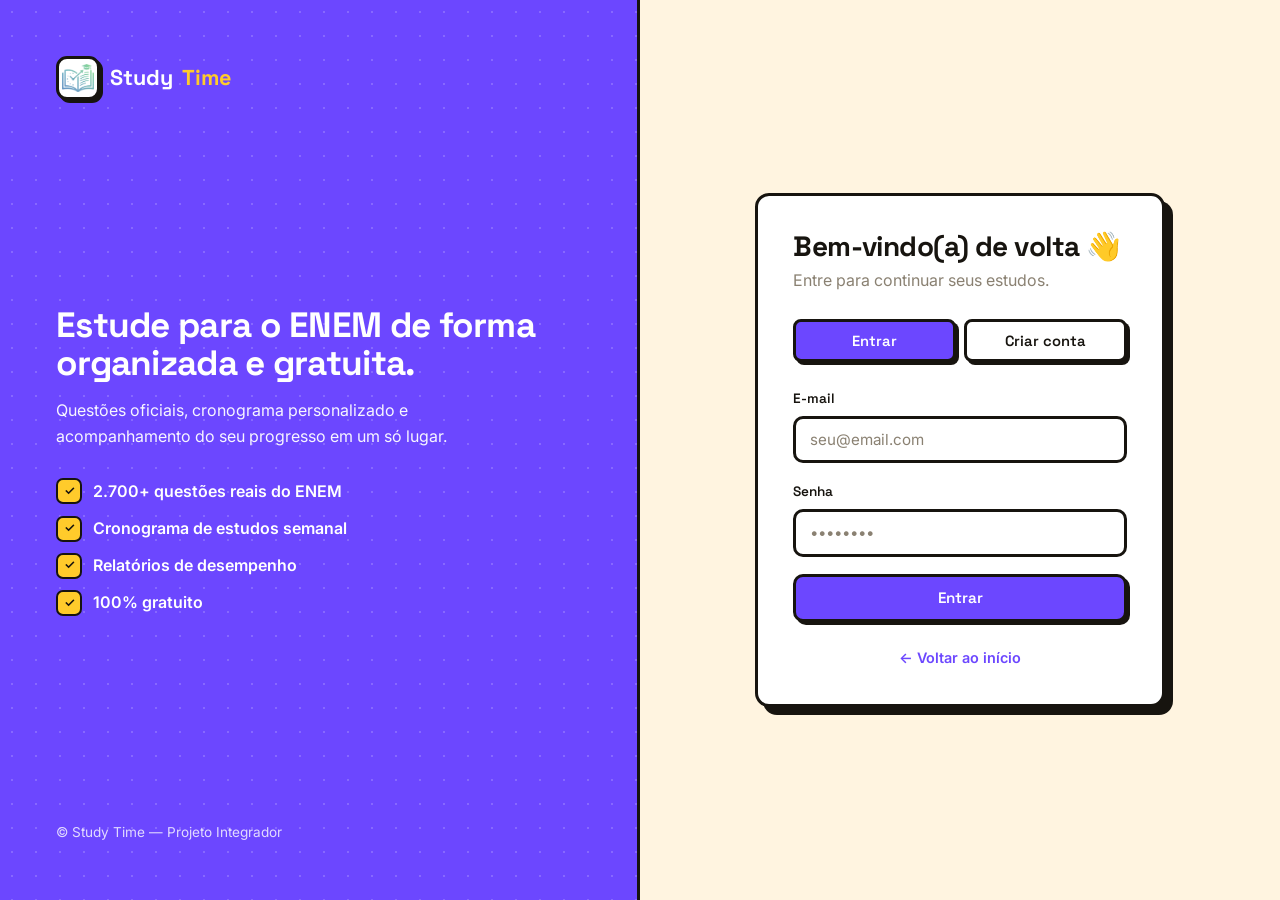
==== commit ec70cd12: "Adiciona a logo oficial do StudyTime (livro + relogio + capelo) - Processa a imagem enviada: fundo t" ====
--- a/frontend/auth.html
+++ b/frontend/auth.html
@@ -16,7 +16,7 @@
       <!-- Lateral ilustrativa -->
       <div class="auth-side">
         <a href="index.html" class="brand">
-          <span class="brand-logo" data-ic="clock" data-ic-size="22"></span> Study<span>Time</span>
+          <span class="brand-logo"><img src="assets/studytime-mark.png" alt="StudyTime" /></span> Study<span>Time</span>
         </a>
         <div class="auth-side-content">
           <h2>Estude para o ENEM de forma organizada e gratuita.</h2>
--- a/frontend/css/style.css
+++ b/frontend/css/style.css
@@ -169,16 +169,23 @@
   font-size: 1.25rem;
 }
 .brand-logo {
-  width: 40px;
-  height: 40px;
-  border-radius: 10px;
-  background: var(--violet);
+  width: 44px;
+  height: 44px;
+  border-radius: 11px;
+  background: #fff;
   border: var(--bd);
   box-shadow: var(--sh-sm);
   display: grid;
   place-items: center;
-  color: #fff;
-  font-size: 1.15rem;
+  overflow: hidden;
+  padding: 3px;
+  flex-shrink: 0;
+}
+.brand-logo img {
+  width: 100%;
+  height: 100%;
+  object-fit: contain;
+  display: block;
 }
 .brand span {
   color: var(--violet);
@@ -529,8 +536,7 @@
   color: var(--yellow);
 }
 .auth-side .brand-logo {
-  background: var(--yellow);
-  color: var(--ink);
+  background: #fff;
 }
 .auth-side-content h2 {
   font-size: 2.2rem;
